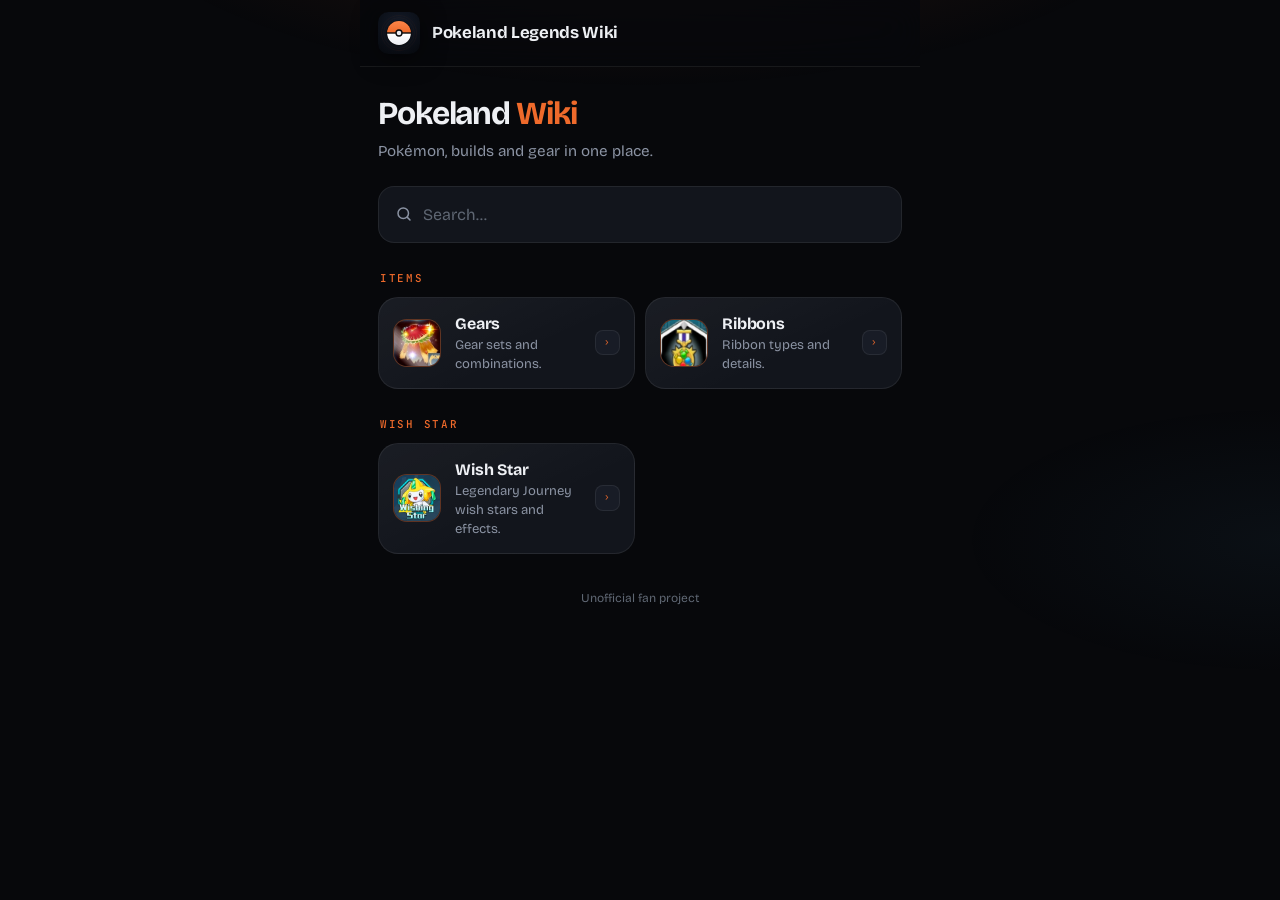
==== wiki.html @ bb7b8ce8 "Add Pokeland Wiki to side menu - New "Pokeland Wiki" row in the side menu (below Pokemon Guide) - Ne" ====
<!doctype html>
<html lang="en">
<head>
<meta charset="utf-8">
<meta name="viewport" content="width=device-width, initial-scale=1, viewport-fit=cover">
<meta name="theme-color" content="#07080b">
<title>Pokeland Legends Wiki</title>
<link rel="preconnect" href="https://fonts.googleapis.com">
<link rel="preconnect" href="https://fonts.gstatic.com" crossorigin>
<link href="https://fonts.googleapis.com/css2?family=Bricolage+Grotesque:opsz,wght@12..96,500;12..96,600;12..96,700&family=JetBrains+Mono:wght@500&display=swap" rel="stylesheet">
<style>
:root{--bg:#07080b;--s1:#12151c;--s2:#181c26;--line:rgba(255,255,255,.07);--ink:#eef0f4;--soft:#c4c9d4;--muted:#8b93a3;--gold:#ef6a2b;--gold-rgb:239,106,43;--font:'Bricolage Grotesque',system-ui,sans-serif;--mono:'JetBrains Mono',ui-monospace,monospace}
*{box-sizing:border-box;margin:0;padding:0}
html{-webkit-text-size-adjust:100%}
body{font-family:var(--font);background:var(--bg);color:var(--ink);min-height:100dvh;line-height:1.45;-webkit-font-smoothing:antialiased}
body::before{content:"";position:fixed;inset:0;pointer-events:none;background:radial-gradient(ellipse 80% 45% at 50% -15%,rgba(var(--gold-rgb),.14),transparent 55%),radial-gradient(ellipse 50% 30% at 100% 60%,rgba(90,167,216,.05),transparent 50%)}
.app{position:relative;max-width:560px;margin:0 auto;padding:0 18px 40px}
header{position:sticky;top:0;z-index:5;margin:0 -18px;padding:12px 18px;background:rgba(7,8,11,.82);backdrop-filter:blur(16px) saturate(1.4);-webkit-backdrop-filter:blur(16px) saturate(1.4);border-bottom:1px solid var(--line)}
.brand{display:flex;align-items:center;gap:12px;font-weight:700;font-size:1.05rem;letter-spacing:-.02em}
.logo{width:42px;height:42px;flex-shrink:0;filter:drop-shadow(0 4px 12px rgba(0,0,0,.5))}
.hero{padding:30px 0 4px}
.hero h1{font-size:2rem;line-height:1.08;letter-spacing:-.035em}
.hero h1 span{color:var(--gold)}
.hero p{margin-top:8px;color:var(--muted);font-size:.95rem}
.search{display:flex;align-items:center;gap:10px;margin:20px 0 4px;padding:4px 16px;border-radius:16px;background:var(--s1);border:1px solid var(--line);transition:border-color .15s,box-shadow .15s}
.search:focus-within{border-color:rgba(var(--gold-rgb),.45);box-shadow:0 0 0 4px rgba(var(--gold-rgb),.1)}
.search svg{width:18px;height:18px;color:var(--muted);flex-shrink:0}
.search input{width:100%;min-width:0;background:transparent;border:0;outline:0;color:var(--ink);font:inherit;font-size:1rem;padding:12px 0}
.search input::placeholder{color:#5f6773}
h2{font-family:var(--mono);font-size:.68rem;font-weight:500;letter-spacing:.16em;text-transform:uppercase;color:var(--gold);margin:28px 2px 10px}
.list{display:grid;gap:10px}
.card{display:flex;align-items:center;gap:14px;padding:14px;border-radius:20px;background:linear-gradient(155deg,rgba(255,255,255,.035),transparent 60%),var(--s1);border:1px solid var(--line);transition:border-color .15s,transform .12s}
.card:hover{border-color:rgba(var(--gold-rgb),.4)}
.card:active{transform:scale(.985)}
.ico{width:48px;height:48px;flex-shrink:0;border-radius:14px;display:grid;place-items:center;font-size:22px;color:var(--gold);background:rgba(var(--gold-rgb),.12);border:1px solid rgba(var(--gold-rgb),.25);overflow:hidden}
.ico img{width:100%;height:100%;object-fit:cover}
.txt{min-width:0;flex:1}
.txt b{display:block;font-size:1rem;letter-spacing:-.01em}
.desc{display:block;font-size:.82rem;color:var(--muted);margin-top:1px}
.soon{flex-shrink:0;font-family:var(--mono);font-size:.58rem;letter-spacing:.1em;text-transform:uppercase;color:var(--muted);padding:5px 8px;border-radius:8px;background:var(--s2);border:1px solid var(--line)}
.empty{display:none;margin-top:28px;padding:24px;border:1px dashed var(--line);border-radius:18px;color:var(--muted);text-align:center}
footer{margin-top:36px;color:#5f6773;font-size:.75rem;text-align:center}
@media(min-width:620px){.list{grid-template-columns:1fr 1fr}}

.back{width:36px;height:36px;display:grid;place-items:center;border-radius:12px;background:var(--s1);border:1px solid var(--line);color:var(--ink);font-size:1.3rem;cursor:pointer;flex-shrink:0}
.screen{display:none}
.screen.show{display:block}
.sh{display:flex;align-items:center;gap:12px;position:sticky;top:0;z-index:5;margin:0 -18px;padding:12px 18px;background:rgba(7,8,11,.82);backdrop-filter:blur(16px);-webkit-backdrop-filter:blur(16px);border-bottom:1px solid var(--line);font-weight:700;letter-spacing:-.02em}
.stitle{font-size:1.8rem;letter-spacing:-.03em;margin-top:26px;line-height:1.1}
.stitle span{color:var(--gold)}
.ssub{color:var(--muted);font-size:.92rem;margin-top:6px}
.sets{display:grid;grid-template-columns:repeat(3,1fr);gap:10px;margin-top:20px}
.stile{cursor:pointer;border:1px solid var(--line);background:linear-gradient(155deg,rgba(255,255,255,.035),transparent 60%),var(--s1);border-radius:20px;padding:16px 8px 12px;text-align:center;color:inherit;font:inherit;transition:border-color .15s,transform .12s}
.stile:hover{border-color:rgba(var(--gold-rgb),.4)}
.stile:active{transform:scale(.97)}
.gico{width:68px;height:68px;margin:0 auto 8px;border-radius:18px;overflow:hidden;border:2px solid #3c4a52;background:#0a1410}
.gico img{width:100%;height:100%;object-fit:cover;display:block}
.stile b{display:block;font-size:.85rem}
.stile small{display:block;font-size:.66rem;color:var(--muted);margin-top:2px}
.dhead{display:flex;gap:14px;align-items:center;margin-top:22px}
.dhead .gico{margin:0;width:72px;height:72px;flex-shrink:0}
.dhead h1{font-size:1.6rem;letter-spacing:-.03em}
.dhead p{color:var(--muted);font-size:.85rem}
.parts{display:grid;grid-template-columns:repeat(3,1fr);gap:8px}
.part{cursor:pointer;border:1px solid var(--line);background:var(--s1);border-radius:16px;padding:10px 6px;text-align:center;color:inherit;font:inherit}
.part.on{border-color:rgba(var(--gold-rgb),.7);box-shadow:0 0 0 3px rgba(var(--gold-rgb),.12)}
.part .pi{width:52px;height:52px;margin:0 auto 6px;border-radius:13px;overflow:hidden;border:2px solid #3c4a52;background:#0a1410}
.part .pi img{width:100%;height:100%;object-fit:cover;display:block}
.part b{display:block;font-size:.72rem}
.lv{font-size:.82rem;color:#6fd0ff;margin:12px 0 2px}
.sec{font-family:var(--mono);font-size:.62rem;letter-spacing:.14em;text-transform:uppercase;color:var(--gold);margin:22px 2px 8px}
.row{padding:9px 12px;border-radius:12px;background:var(--s2);border:1px solid var(--line);font-size:.9rem;margin-bottom:6px}
.pa{color:#ff5a3c}.sp{color:#b57bff}
.stats{display:grid;grid-template-columns:1fr 1fr;gap:6px}
.stats .row{color:#4be08a;font-weight:600;margin:0}
.skill{display:flex;justify-content:space-between;gap:10px;align-items:center}
.skill .need{font-family:var(--mono);font-size:.72rem;color:var(--muted);flex-shrink:0}
.skill b{color:#4be08a;font-weight:600}
.sdesc{margin:-2px 0 8px;padding:10px 12px;border-radius:12px;background:rgba(75,224,138,.06);border:1px solid rgba(75,224,138,.18);font-size:.82rem;color:var(--soft)}
.sdesc i{color:#4be08a;font-style:normal}
.note{font-size:.78rem;color:var(--muted);margin-top:12px}
.gsoon{padding:14px;text-align:center;color:var(--muted);border:1px dashed var(--line);border-radius:14px;margin-top:8px}

.gp{margin-top:16px;border-radius:6px;border:2px solid #2fb6d8;background:linear-gradient(180deg,#0f3a52,#0a2a3d);box-shadow:0 0 18px rgba(47,182,216,.25);padding:16px 14px 18px;font-family:var(--font)}
.gp .top{display:flex;gap:12px;align-items:center}
.gp .top .ic{width:68px;height:68px;border-radius:10px;border:3px solid #c9d4da;overflow:hidden;background:#0a1410;flex-shrink:0}
.gp .top .ic img{width:100%;height:100%;object-fit:cover;display:block}
.gp .top b{display:block;font-size:1.05rem;color:#e8fbff}
.gp .top span{display:block;font-size:.85rem;color:#4fd3f5;margin-top:8px}
.gp .top span em{font-style:normal;color:#e8fbff;margin-left:14px}
.gp .at{margin-top:14px;color:#fff;font-size:.95rem;line-height:1.55;font-weight:600}
.gp .at div{display:block}
.gp .gn{margin-top:14px;color:#3dff7a;font-size:.88rem;font-weight:600}
.gp .st{display:grid;grid-template-columns:1fr 1fr;gap:6px 10px;margin-top:10px;padding-left:10px;color:#3dff7a;font-weight:600;font-size:.9rem}
.gp .sk{display:flex;align-items:center;justify-content:space-between;gap:8px;margin-top:10px;padding-left:10px;color:#3dff7a;font-weight:600;font-size:.9rem}
.gp .sk .q{flex-shrink:0;width:28px;height:28px;border-radius:50%;background:#2aa3d6;border:2px solid #bfeeff;color:#fff;font-weight:700;display:grid;place-items:center;cursor:pointer;font-size:.9rem}
.gp .sk .q.on{background:#2fd08a}
.gp .sd{display:none;margin:8px 0 0 10px;padding:10px 12px;background:#06304a;border:1px solid #2fb6d8;border-radius:4px;color:#fff;font-size:.85rem;line-height:1.5;font-weight:400}
.gp .sd.show{display:block}
.gp .sd i{font-style:normal;color:#3dff7a}
.gp .soon{margin-top:14px;color:#8fb7c4;font-size:.88rem}

.wlist{display:grid;gap:14px;margin-top:20px}
.wcard{border-radius:18px;background:linear-gradient(155deg,rgba(255,255,255,.035),transparent 60%),var(--s1);border:1px solid var(--line);border-left:4px solid #3dff7a;padding:16px;transition:border-color .15s}
.wcard:hover{border-color:rgba(var(--gold-rgb),.4);border-left-color:#3dff7a}
.wtitle{font-size:1.05rem;font-weight:700;color:var(--ink);letter-spacing:-.01em}
.wlbl{font-size:.82rem;font-weight:700;color:var(--ink);margin-top:12px}
.wval{font-size:.88rem;color:var(--soft);margin-top:3px}
.weff{font-size:.86rem;color:var(--soft);margin-top:4px;padding-left:14px;position:relative;line-height:1.45}
.weff::before{content:"•";position:absolute;left:2px;color:var(--gold);font-weight:700}
.wimg{margin-top:12px;border-radius:12px;overflow:hidden;border:1px solid var(--line);background:#091e2a;max-width:300px}
.wimg img{width:100%;height:auto;display:block}

.wcard{border-radius:16px;background:linear-gradient(155deg,rgba(255,255,255,.035),transparent 60%),var(--s1);border:1px solid var(--line);border-left:3px solid #3dff7a;padding:0;overflow:hidden;transition:border-color .15s}
.wcard:hover{border-color:rgba(var(--gold-rgb),.4)}
.wheader{display:flex;align-items:center;gap:12px;padding:12px 14px;cursor:pointer;user-select:none}
.wico{width:36px;height:36px;border-radius:10px;background:rgba(var(--gold-rgb),.12);border:1px solid rgba(var(--gold-rgb),.25);display:grid;place-items:center;color:var(--gold);font-size:16px;flex-shrink:0}
.wtitle{flex:1;font-size:.95rem;font-weight:600;letter-spacing:-.01em}
.warrow{color:var(--muted);font-size:1.2rem;transition:transform .2s}
.wcard.open .warrow{transform:rotate(90deg)}
.wdetails{display:none;padding:0 14px 14px 62px;font-size:.85rem}
.wcard.open .wdetails{display:block}
.wlbl{font-weight:700;color:var(--ink);margin-top:8px}
.wval,.weff{color:var(--soft);margin-top:2px;line-height:1.4}
.weff{padding-left:12px;position:relative}
.weff::before{content:"•";position:absolute;left:0;color:var(--gold)}

.rlist{display:grid;gap:14px;margin-top:20px}
.rb .top .ic{border-radius:14px}
.rb .top .ic img{object-fit:contain;background:#0a1d2a}
.rb .top .meta{margin-top:6px;color:#4fd3f5;font-size:.85rem}
.rb .top .meta div+div{margin-top:4px}
.rb .gn{margin-top:16px}
.rb .st{margin-top:8px}
.rb .st div b{font-weight:600}
.rb .skn{flex:1}
.rb .skn small{display:block;color:#8fb7c4;font-weight:400;font-size:.76rem;margin-top:1px}
</style>
</head>
<body>
<div class="app" id="home">
<header><div class="brand"><svg class="logo" viewBox="0 0 120 120" aria-hidden="true"><defs><linearGradient id="pt" x1="0" y1="0" x2="0" y2="1"><stop offset="0" stop-color="#ff8a4d"/><stop offset="1" stop-color="#ee6a2b"/></linearGradient><linearGradient id="pb" x1="0" y1="0" x2="0" y2="1"><stop offset="0" stop-color="#fff"/><stop offset="1" stop-color="#e9ebf1"/></linearGradient><radialGradient id="bg" cx=".5" cy=".3" r=".9"><stop offset="0" stop-color="#141b29"/><stop offset="1" stop-color="#05070b"/></radialGradient><clipPath id="c"><circle cx="60" cy="60" r="34"/></clipPath></defs><rect width="120" height="120" rx="30" fill="url(#bg)"/><circle cx="60" cy="60" r="50" fill="none" stroke="#ef6a2b" stroke-opacity=".12"/><circle cx="60" cy="60" r="44" fill="none" stroke="#ef6a2b" stroke-opacity=".1"/><circle cx="60" cy="60" r="36" fill="#0a0a0c"/><g clip-path="url(#c)"><rect x="20" y="20" width="80" height="40" fill="url(#pt)"/><rect x="20" y="60" width="80" height="40" fill="url(#pb)"/></g><rect x="24" y="58" width="72" height="4" fill="#0a0a0c"/><circle cx="60" cy="60" r="10.5" fill="#0a0a0c"/><circle cx="60" cy="60" r="6.5" fill="#eceef3"/></svg>Pokeland Legends Wiki</div></header>
<div class="hero"><h1>Pokeland <span>Wiki</span></h1><p>Pokémon, builds and gear in one place.</p></div>
<label class="search"><svg viewBox="0 0 24 24" fill="none" stroke="currentColor" stroke-width="2" stroke-linecap="round"><circle cx="11" cy="11" r="7"/><path d="M20 20l-3.5-3.5"/></svg><input id="q" type="search" placeholder="Search…" aria-label="Search wiki"></label>

<!-- To make a card open a page: change <div class="card"> to <a class="card" href="your-page.html"> (and </div> to </a>), and delete the "Soon" tag. -->
<section><h2>Items</h2><div class="list">
<div class="card" id="gearCard" style="cursor:pointer"><span class="ico"><img src="[data-uri]" alt=""></span><span class="txt"><b>Gears</b><span class="desc">Gear sets and combinations.</span></span><span class="soon" style="color:var(--gold)">›</span></div>
<div class="card" id="ribbonCard" style="cursor:pointer"><span class="ico"><img src="[data-uri]" alt=""></span><span class="txt"><b>Ribbons</b><span class="desc">Ribbon types and details.</span></span><span class="soon" style="color:var(--gold)">›</span></div>
</div></section>
<section><h2>Wish Star</h2><div class="list">
<div class="card" id="wishCard" style="cursor:pointer"><span class="ico"><img src="[data-uri]" alt=""></span><span class="txt"><b>Wish Star</b><span class="desc">Legendary Journey wish stars and effects.</span></span><span class="soon" style="color:var(--gold)">›</span></div>
</div></section>
<div class="empty" id="empty">No results.</div>
<footer>Unofficial fan project</footer>
</div>

<div class="app screen" id="gearsScreen">
  <div class="sh"><button class="back" data-back>‹</button>Gears</div>
  <h1 class="stitle">Gear <span>Sets</span></h1>
  <p class="ssub">Tap a set to see its info.</p>
  <div class="sets" id="setsGrid"></div>
</div>
<div class="app screen" id="setScreen">
  <div class="sh"><button class="back" data-back>‹</button><span id="setBar">Gear</span></div>
  <div id="setBody"></div>
</div>
<div class="app screen" id="wishScreen">
  <div class="sh"><button class="back" data-back>‹</button>Wish Star</div>
  <h1 class="stitle">Wish <span>Stars</span></h1>
  <p class="ssub">Legendary Journey requirements and wish star effects.</p>
  <label class="search" style="margin-top:16px"><svg viewBox="0 0 24 24" fill="none" stroke="currentColor" stroke-width="2" stroke-linecap="round"><circle cx="11" cy="11" r="7"/><path d="M20 20l-3.5-3.5"/></svg><input id="wq" type="search" placeholder="Search wish star or Pokémon…" aria-label="Search wish stars"></label>
  <div class="wlist" id="wishList"></div>
  <div class="empty" id="wempty">No matching wish stars.</div>
</div>
<div class="app screen" id="ribbonScreen">
  <div class="sh"><button class="back" data-back>‹</button>Ribbons</div>
  <h1 class="stitle">Ribbon <span>Types</span></h1>
  <p class="ssub">Tap a ribbon to see its info.</p>
  <div class="sets" id="ribbonGrid"></div>
</div>
<div class="app screen" id="ribbonDetail">
  <div class="sh"><button class="back" data-back>‹</button><span id="ribbonBar">Ribbon</span></div>
  <div id="ribbonBody" style="margin-top:6px"></div>
</div>
<script>
const q=document.getElementById('q'),empty=document.getElementById('empty');
q.addEventListener('input',()=>{
  const k=q.value.trim().toLowerCase();let any=false;
  document.querySelectorAll('section').forEach(s=>{
    let n=0;s.querySelectorAll('.card').forEach(c=>{const m=c.textContent.toLowerCase().includes(k);c.style.display=m?'':'none';if(m)n++});
    s.style.display=n?'':'none';if(n)any=true;
  });
  empty.style.display=any?'none':'block';
});

/* ====== GEAR SETS — naya gear set add karna ho to is list me ek object add karo ====== */
const SETS=[{"id": "doyen", "name": "Doyen", "icon": "[data-uri]", "desc": "3 parts · Lv. 1", "parts": [{"name": "Pendant", "img": "[data-uri]", "level": 1, "attrs": [{"k": "Random", "v": ["P.ATK%", "SP.ATK%"]}, {"k": "Random", "v": ["Random"]}, {"k": "Random", "v": ["P.ATK%", "SP.ATK%"]}, {"k": "Random", "v": ["Random"]}]}, {"name": "Boots", "img": "[data-uri]", "level": 1, "attrs": [{"k": "Settled", "v": ["SPD%"]}, {"k": "Random", "v": ["SPD", "P.ATK", "SP.ATK"]}, {"k": "Random", "v": ["SPD%", "HP", "P.DEF", "SP.DEF"]}, {"k": "Random", "v": ["Random"]}]}, {"name": "Panoply", "img": "[data-uri]", "level": 1, "attrs": [{"k": "Settled", "v": ["HP% ×1.5"]}, {"k": "Random", "v": ["P.DEF% ×1.5", "HP", "SP.DEF"]}, {"k": "Random", "v": ["SP.DEF% ×1.5", "HP", "P.DEF"]}, {"k": "Random", "v": ["Random"]}]}], "bonus": ["+15% P.ATK", "+15% SPD", "+15% SP.ATK", "+15% HP"], "skills": [{"name": "Crit+5%", "need": "0/60"}, {"name": "Crit+10%", "need": "0/120"}, {"name": "Battle MasterI", "need": "0/180", "desc": ["In battle, skill DMG+10%", "In battle, DMG taken-10%"]}, {"name": "Battle MasterII", "need": "0/240", "boost": "Boosts effect of Battle MasterI", "desc": ["In battle, skill DMG+25%", "In battle, DMG taken-25%"]}], "note": "(3) Parts: Special Skill requires total upgrade level"}, {"id": "eternity", "name": "Eternity", "icon": "[data-uri]", "desc": "3 parts · Lv. 95", "parts": [{"name": "Eye", "img": "[data-uri]", "level": 95, "attrs": [{"k": "Random", "v": ["P.ATK% ×1.5", "SP.ATK% ×1.5"]}, {"k": "Random", "v": ["Random"]}, {"k": "Random", "v": ["P.DEF% ×1.2", "SP.DEF% ×1.2", "HP%"]}, {"k": "Random", "v": ["Random"]}]}, {"name": "Heart", "img": "[data-uri]", "level": 95, "attrs": [{"k": "Settled", "v": ["HP% ×1.5"]}, {"k": "Random", "v": ["P.DEF% ×1.5", "HP", "SP.DEF"]}, {"k": "Random", "v": ["SP.DEF% ×1.5", "HP", "P.DEF"]}, {"k": "Random", "v": ["Random"]}]}, {"name": "Ground", "img": "[data-uri]", "level": 95, "attrs": [{"k": "Settled", "v": ["SPD%"]}, {"k": "Random", "v": ["SPD", "P.ATK", "SP.ATK"]}, {"k": "Random", "v": ["SPD%", "HP", "P.DEF", "SP.DEF"]}, {"k": "Random", "v": ["Random"]}]}], "bonus": ["+20% P.DEF", "+15% SPD", "+20% SP.DEF", "+15% HP"], "skills": [{"name": "Res+10%", "need": "0/90"}, {"name": "GuardI", "need": "0/150", "desc": ["In battle, the first round DMG taken-50%"]}, {"name": "GuardII", "need": "0/210", "boost": "Boosts effect of GuardI", "desc": ["In battle, at the first 2 rounds DMG taken-50%"]}, {"name": "GuardIII", "need": "0/270", "boost": "Boosts effect of GuardII", "desc": ["In battle, at the first 3 rounds DMG taken-50%"]}], "note": "(3) Parts: Special Skill requires total upgrade level"}, {"id": "mars", "name": "Mars", "icon": "[data-uri]", "desc": "3 parts · Lv. 95", "parts": [{"name": "Pendant", "img": "[data-uri]", "level": 95, "attrs": [{"k": "Random", "v": ["P.ATK%", "SP.ATK%"]}, {"k": "Random", "v": ["Random"]}, {"k": "Random", "v": ["P.ATK%", "SP.ATK%"]}, {"k": "Random", "v": ["Random"]}]}, {"name": "Boots", "img": "[data-uri]", "level": 95, "attrs": [{"k": "Settled", "v": ["SPD%"]}, {"k": "Random", "v": ["SPD", "P.ATK", "SP.ATK"]}, {"k": "Random", "v": ["SPD%", "HP", "P.DEF", "SP.DEF"]}, {"k": "Random", "v": ["Random"]}]}, {"name": "Armour", "img": "[data-uri]", "level": 95, "attrs": [{"k": "Settled", "v": ["HP% ×1.5"]}, {"k": "Random", "v": ["P.DEF% ×1.5", "SP.DEF% ×1.5", "HP%"]}, {"k": "Random", "v": ["P.ATK% ×0.5", "SP.ATK% ×0.5"]}, {"k": "Random", "v": ["Random"]}]}], "bonus": ["+15% P.ATK", "+15% SPD", "+15% SP.ATK", "+15% HP"], "skills": [{"name": "Crit+10%", "need": "0/90"}, {"name": "AssaultI", "need": "0/150", "desc": ["In battle, at the first round skill DMG+50%"]}, {"name": "AssaultII", "need": "0/210", "boost": "Boosts effect of AssaultI", "desc": ["In battle, at the first 2 rounds skill DMG+50%"]}, {"name": "AssaultIII", "need": "0/270", "boost": "Boosts effect of AssaultII", "desc": ["In battle, at the first 3 rounds skill DMG+50%"]}], "note": "(3) Parts: Special Skill requires total upgrade level"}, {"id": "endless", "name": "Endless", "icon": "[data-uri]", "desc": "3 parts · Lv. 95", "parts": [{"name": "Pendant", "img": "[data-uri]", "level": 95, "attrs": [{"k": "Random", "v": ["P.ATK%", "SP.ATK%"]}, {"k": "Random", "v": ["Random"]}, {"k": "Random", "v": ["P.ATK%", "SP.ATK%"]}, {"k": "Random", "v": ["Random"]}]}, {"name": "Boots", "img": "[data-uri]", "level": 95, "attrs": [{"k": "Settled", "v": ["SPD%"]}, {"k": "Random", "v": ["SPD", "P.ATK", "SP.ATK"]}, {"k": "Random", "v": ["SPD%", "HP", "P.DEF", "SP.DEF"]}, {"k": "Random", "v": ["Random"]}]}, {"name": "Armour", "img": "[data-uri]", "level": 95, "attrs": [{"k": "Settled", "v": ["HP% ×1.5"]}, {"k": "Random", "v": ["P.DEF% ×1.5", "HP", "SP.DEF"]}, {"k": "Random", "v": ["SP.DEF% ×1.5", "HP", "P.DEF"]}, {"k": "Random", "v": ["Random"]}]}], "bonus": ["+15% P.ATK", "+15% SPD", "+15% SP.ATK", "+15% HP"], "skills": [{"name": "Crit Damage+20%", "need": "0/90"}, {"name": "Focus Energy", "need": "0/150", "desc": ["At the beginning of the battle, receive 30% rage."]}, {"name": "Pain", "need": "0/210", "desc": ["Rage increase 10% when suffer damage from enemy."]}, {"name": "Fury", "need": "0/270", "desc": ["Crit +3% every time be hurt in the battle. (up to 99%)"]}], "note": "(3) Parts: Special Skill requires total upgrade level"}, {"id": "origin", "name": "Origin", "icon": "[data-uri]", "desc": "3 parts · Lv. 95", "parts": [{"name": "Pendant", "img": "[data-uri]", "level": 95, "attrs": [{"k": "Random", "v": ["P.ATK% ×1.5", "SP.ATK% ×1.5"]}, {"k": "Random", "v": ["Random"]}, {"k": "Random", "v": ["SPD%", "P.DEF% ×1.2", "SP.DEF% ×1.2", "HP"]}, {"k": "Random", "v": ["Random"]}]}, {"name": "Boots", "img": "[data-uri]", "level": 95, "attrs": [{"k": "Settled", "v": ["SPD%"]}, {"k": "Random", "v": ["SPD", "P.ATK", "SP.ATK"]}, {"k": "Random", "v": ["SPD%", "HP", "P.DEF", "SP.DEF"]}, {"k": "Random", "v": ["Random"]}]}, {"name": "Armour", "img": "[data-uri]", "level": 95, "attrs": [{"k": "Settled", "v": ["HP% ×1.5"]}, {"k": "Random", "v": ["P.DEF% ×1.5", "HP", "SP.DEF"]}, {"k": "Random", "v": ["SP.DEF% ×1.5", "HP", "P.DEF"]}, {"k": "Random", "v": ["Random"]}]}], "bonus": ["+20% P.DEF", "+15% SPD", "+20% SP.DEF", "+15% HP"], "skills": [{"name": "HIT+10%", "need": "0/90"}, {"name": "Guard", "need": "0/150", "desc": ["In battle, DMG taken-10%"]}, {"name": "Mind Reader", "need": "0/210", "desc": ["In the battle receive the bonus of DMG taken-50% in random for 1 round."]}, {"name": "Focus", "need": "0/270", "desc": ["During the battle, each round increase Hit+5% (up to increase 50%)"]}], "note": "(3) Parts: Special Skill requires total upgrade level"}, {"id": "regigigas", "name": "Regigigas", "icon": "[data-uri]", "desc": "3 parts · Lv. 95", "parts": [{"name": "Pendant", "img": "[data-uri]", "level": 95, "attrs": [{"k": "Random", "v": ["P.ATK% ×1.5", "SP.ATK% ×1.5"]}, {"k": "Random", "v": ["Random"]}, {"k": "Random", "v": ["P.DEF% ×1.2", "SP.DEF% ×1.2", "HP%"]}, {"k": "Random", "v": ["Random"]}]}, {"name": "Boots", "img": "[data-uri]", "level": 95, "attrs": [{"k": "Settled", "v": ["SPD%"]}, {"k": "Random", "v": ["SPD", "P.ATK", "SP.ATK"]}, {"k": "Random", "v": ["SPD%", "HP", "P.DEF", "SP.DEF"]}, {"k": "Random", "v": ["Random"]}]}, {"name": "Armour", "img": "[data-uri]", "level": 95, "attrs": [{"k": "Settled", "v": ["HP% ×1.5"]}, {"k": "Random", "v": ["P.DEF% ×1.5", "HP", "SP.DEF"]}, {"k": "Random", "v": ["SP.DEF% ×1.5", "HP", "P.DEF"]}, {"k": "Random", "v": ["Random"]}]}], "bonus": ["+20% P.DEF", "+15% SPD", "+20% SP.DEF", "+15% HP"], "skills": [{"name": "Guard", "need": "0/90", "desc": ["In battle, DMG taken-10%"]}, {"name": "Stubborn", "need": "0/150", "desc": ["In battle when its HP less than 30%, receive bonus of Wide Guard (Defy all the control debuff)"]}, {"name": "Wide Guard", "need": "0/210", "boost": "Boosts effect of Wide Guard", "desc": ["In battle, DMG taken-30%"]}, {"name": "Scars", "need": "0/270", "desc": ["Dodge +3% every time be hurt in the battle. (up to 30%)"]}], "note": "(3) Parts: Special Skill requires total upgrade level"}, {"id": "thunder", "name": "Thunder", "icon": "[data-uri]", "desc": "3 parts · Lv. 95", "parts": [{"name": "Eye", "img": "[data-uri]", "level": 95, "attrs": [{"k": "Random", "v": ["P.ATK%", "SP.ATK%"]}, {"k": "Random", "v": ["Random"]}, {"k": "Random", "v": ["P.ATK%", "SP.ATK%"]}, {"k": "Random", "v": ["Random"]}]}, {"name": "Heart", "img": "[data-uri]", "level": 95, "attrs": [{"k": "Settled", "v": ["HP% ×1.5"]}, {"k": "Random", "v": ["P.DEF% ×1.5", "HP", "SP.DEF"]}, {"k": "Random", "v": ["SP.DEF% ×1.5", "HP", "P.DEF"]}, {"k": "Random", "v": ["Random"]}]}, {"name": "Boots", "img": "[data-uri]", "level": 95, "attrs": [{"k": "Settled", "v": ["SPD%"]}, {"k": "Random", "v": ["SPD", "P.ATK", "SP.ATK"]}, {"k": "Random", "v": ["SPD%", "HP", "P.DEF", "SP.DEF"]}, {"k": "Random", "v": ["Random"]}]}], "bonus": ["+15% P.ATK", "+15% SPD", "+15% SP.ATK", "+15% HP"], "skills": [{"name": "StrikeI", "need": "0/90", "desc": ["At the first round of battle SPD+20%"]}, {"name": "Thunder", "need": "0/150", "desc": ["Has chance to cause ((SP.ATK+P.ATK)*100%) extra damage, the same time receive a 20% SPD boost for 2 rounds."]}, {"name": "StrikeII", "need": "0/210", "boost": "Boosts effect of StrikeI", "desc": ["In battle, at the first 3 rounds skill SPD+20%"]}, {"name": "Thunder Storm", "need": "0/270", "boost": "Boosts effect of Thunder", "desc": ["Boost chance increase to 50%, SPD bonus increase to 30%"]}], "note": "(3) Parts: Special Skill requires total upgrade level"}, {"id": "hooh", "name": "Ho-Oh", "icon": "[data-uri]", "desc": "3 parts · Lv. 95", "parts": [{"name": "Heart", "img": "[data-uri]", "level": 95, "attrs": [{"k": "Random", "v": ["P.ATK%", "SP.ATK%"]}, {"k": "Random", "v": ["Random"]}, {"k": "Random", "v": ["P.ATK%", "SP.ATK%"]}, {"k": "Random", "v": ["Random"]}]}, {"name": "Feather", "img": "[data-uri]", "level": 95, "attrs": [{"k": "Settled", "v": ["HP% ×1.5"]}, {"k": "Random", "v": ["P.DEF% ×1.5", "HP", "SP.DEF"]}, {"k": "Random", "v": ["SP.DEF% ×1.5", "HP", "P.DEF"]}, {"k": "Random", "v": ["Random"]}]}, {"name": "Claw", "img": "[data-uri]", "level": 95, "attrs": [{"k": "Settled", "v": ["SPD%"]}, {"k": "Random", "v": ["SPD", "P.ATK", "SP.ATK"]}, {"k": "Random", "v": ["SPD%", "HP", "P.DEF", "SP.DEF"]}, {"k": "Random", "v": ["Random"]}]}], "bonus": ["+15% P.ATK", "+15% SPD", "+15% SP.ATK", "+15% HP"], "skills": [{"name": "Crit+10%", "need": "0/90"}, {"name": "Undead", "need": "0/150", "desc": ["Undead once, always keep 1 point HP once. (works once in each battle)"]}, {"name": "Bloody", "need": "0/210", "desc": ["In battle when its HP less than 30%, skill DMG+50%"]}, {"name": "Reborn", "need": "0/270", "boost": "Improve effect of Undead", "desc": ["Undead once and recover 100% HP (works once in each battle)"]}], "note": "(3) Parts: Special Skill requires total upgrade level"}];
const CMAP={'P.ATK':'#ff5a3c','SP.ATK':'#b57bff','SPD':'#5aa7d8','HP':'#ffd23c','P.DEF':'#ff8a2b','SP.DEF':'#4be08a'};
const col=t=>{const m=t.match(/^(P\.ATK|SP\.ATK|SPD|HP|P\.DEF|SP\.DEF)(%?)(.*)$/);return m?'<span style="color:'+CMAP[m[1]]+'">'+m[1]+m[2]+'</span>'+m[3].replace('×',' × '):t};
const scr={home:document.getElementById('home'),gears:document.getElementById('gearsScreen'),set:document.getElementById('setScreen'),wish:document.getElementById('wishScreen'),ribbon:document.getElementById('ribbonScreen'),rdetail:document.getElementById('ribbonDetail')};
function show(n){
  Object.entries(scr).forEach(([k,e])=>{ if(k==='home') e.style.display=(k===n)?'':'none'; else e.classList.toggle('show',k===n)});
  window.scrollTo(0,0);
}
function renderPop(x,p){
  let h='<div class="top"><div class="ic"><img src="'+p.img+'" alt=""></div><div><b>'+x.name+' '+p.name+'</b><span>Level Limit:<em>'+(p.level||'-')+'</em></span></div></div>';
  h+= p.attrs ? '<div class="at">'+p.attrs.map(a=>'<div>'+a.k+' Attribute('+a.v.map(col).join('/')+')</div>').join('')+'</div>' : '<div class="soon">'+p.name+' attributes — info soon.</div>';
  if(x.note)h+='<div class="gn">'+x.note+'</div>';
  h+='<div class="st">'+x.bonus.map(b=>'<div>'+b+'</div>').join('')+'</div>';
  x.skills.forEach((k,i)=>{
    h+='<div class="sk"><span>Settled Skill:&nbsp; '+k.name+' ('+k.need+')</span>'+(k.desc?'<span class="q" data-q="'+i+'">?</span>':'')+'</div>';
    if(k.desc)h+='<div class="sd" id="sd'+i+'">'+(k.boost?'<i>'+k.boost+'</i><br>':'')+k.desc.join('<br>')+'</div>';
  });
  return h;
}
function openSet(x){
  document.getElementById('setBar').textContent=x.name+' Set';
  let h='<div class="sec">Parts</div><div class="parts">'+x.parts.map((p,i)=>'<button class="part'+(i?'':' on')+'" data-i="'+i+'"><div class="pi"><img src="'+p.img+'" alt=""></div><b>'+p.name+'</b></button>').join('')+'</div>';
  h+='<div class="gp" id="gpop"></div>';
  const body=document.getElementById('setBody');body.innerHTML=h;
  const pop=body.querySelector('#gpop');
  const draw=i=>{pop.innerHTML=renderPop(x,x.parts[i]);pop.querySelectorAll('.q').forEach(q=>q.addEventListener('click',()=>{q.classList.toggle('on');pop.querySelector('#sd'+q.dataset.q).classList.toggle('show')}))};
  draw(0);
  const ps=body.querySelectorAll('.part');
  ps.forEach(b=>b.addEventListener('click',()=>{ps.forEach(y=>y.classList.toggle('on',y===b));draw(+b.dataset.i)}));
  show('set');
}
const grid=document.getElementById('setsGrid');
SETS.forEach(x=>{
  const b=document.createElement('button');b.className='stile';
  b.innerHTML='<div class="gico"><img src="'+x.icon+'" alt=""></div><b>'+x.name+'</b><small>'+x.desc+'</small>';
  b.addEventListener('click',()=>openSet(x));grid.appendChild(b);
});
/* ====== WISH STARS — naya wish star add karna ho to is list me ek object add karo ====== */
const WISH_STARS = [
  {
    "journey": "Legendary Journey - Mewtwo Strikes Back",
    "pokemons": "Charizard X & Mew",
    "star": "Wish Star - Counter Star",
    "effect": "Each round it has a 30% chance to get confused or increase its own P.ATK & SP.ATK by 10% for 1 round",
    "img": "[data-uri]"
  },
  {
    "journey": "Legendary Journey - The Power of One",
    "pokemons": "Lugia & Charizard X",
    "star": "Wish Star - Power Star",
    "effect": "Details not fully visible in provided image - please provide effect if available",
    "img": "[data-uri]"
  },
  {
    "journey": "Legendary Journey - Aura Guardian",
    "pokemons": "Mew & Mega Lucario",
    "star": "Wish Star - Aura Star",
    "effect": "When releasing Fighting-type attack skills, it has a 30% chance to increase its own P. ATK, P. DEF, SP. ATK, SP. DEF, & Speed by 5% for 1 round",
    "img": "[data-uri]"
  },
  {
    "journey": "Legendary Journey - Pokémon: Destiny Deoxys",
    "pokemons": "Mega Rayquaza only",
    "star": "Wish Star - Deoxys Star",
    "effect": "At the beginning of each round, it has a 50% chance to increase its own Flying type Skill Power, Dragon-type Skill Power by 15%. The effect lasts for 2 rounds",
    "img": "[data-uri]"
  },
  {
    "journey": "Legendary Journey - Mewtwo Awakens",
    "pokemons": "Mewtwo & Genesect",
    "star": "Wish Star - Speeding Star",
    "effect": "When releasing Bug-type attack skills, it has a 50% chance to increase Speed for ally Bug-type Pokémon by 8% for 3 rounds. Can be stacked 3 times",
    "img": "[data-uri]"
  },
  {
    "journey": "Legendary Journey - Delicate Doll",
    "pokemons": "Volcanion & Zygarde",
    "star": "Wish Star - Star of Water & Fire",
    "effect": "Increases SP. ATK for Fire-type Pokémon by 8%, and improves the speed for Water-type Pokémon by 8%",
    "img": "[data-uri]"
  },
  {
    "journey": "Legendary Journey - Diamond Princess",
    "pokemons": "Diancie & Xerneas",
    "star": "Wish Star - Eternal Star",
    "effect": "Increase Fairy-type Pokémon's SP.ATK by 8% and improves Rock-type Pokémon's speed by 8%",
    "img": "[data-uri]"
  },
  {
    "journey": "Legendary Journey - I choose you",
    "pokemons": "Ash Pikachu, Ash Charizard & Marshadow",
    "star": "Wish Star - Star of Mount Tensei",
    "effect": "After the battle starts, increases the restriction damage dealt by 20%. The skill won't be triggered for 5 rounds after all enemy Pokémon are defeated. Cannot be removed or absorbed",
    "img": "[data-uri]"
  },
  {
    "journey": "Legendary Journey - Trembling Mirage",
    "pokemons": "Shadow Mewtwo & Mew",
    "star": "Wish Star - Echo Star",
    "effect": "During battle, each attack will grant additional 10% rage, Pokémon with echo power will receive double of this effect",
    "img": "[data-uri]"
  },
  {
    "journey": "Legendary Journey - Dark Wind",
    "pokemons": "Shadow Lugia & Lugia",
    "star": "Wish Star - Dark Star",
    "effect": "During battle, increase restriction damage by 15%, additionally increase 15% restriction damage for dark Pokémon",
    "img": "[data-uri]"
  },
  {
    "journey": "Legendary Journey - Time Machine Ali",
    "pokemons": "Mega Lucario & Soul",
    "star": "Wish Star - Soul-Heart Star",
    "effect": "At the beginning there is 50% chance to increase own Fairy-type, Steel-type skill power by 15%, for 2 rounds",
    "img": "[data-uri]"
  },
  {
    "journey": "Legendary Journey - Mewtwo Awakens",
    "pokemons": "Ash Greninja & Armor Mewtwo",
    "star": "Wish Star - Armor Star",
    "effect": "There is 50% chance to increase 10% rage at the beginning of each round. Increase 15% P.DEF and SP.DEF for 2 rounds. The effect can't be dispelled",
    "img": "[data-uri]"
  },
  {
    "journey": "Legendary Journey - Jirachi: Wish Maker",
    "pokemons": "Earth Devil & Jirachi",
    "star": "Wish Star - Star of Dry Land",
    "effect": "Each round, there is 50% chance to increase crit chance by 20% for 2 rounds. The effect can't be dispelled",
    "img": "[data-uri]"
  },
  {
    "journey": "Legendary Journey - Shadow of the sea",
    "pokemons": "Ocean Devil & Jirachi",
    "star": "Wish Star - Ocean Star",
    "effect": "Own healing effect +50%",
    "img": "[data-uri]"
  },
  {
    "journey": "Legendary Journey - Master of Illusions",
    "pokemons": "Zoroark & Master of Illusion",
    "star": "Wish Star - Illusion Star",
    "effect": "Reduce own restriction damage taken by 25%",
    "img": "[data-uri]"
  },
  {
    "journey": "Legendary Journey - Legend of the Unown",
    "pokemons": "Charizard X & Spell of The Unown",
    "star": "Wish Star - Star of The Unown",
    "effect": "At the beginning, there is 50% chance to increase own Fire-type skill power, Ground-type skill power by 15%, for 2 rounds",
    "img": "[data-uri]"
  },
  {
    "journey": "Legendary Journey - Stagnant time",
    "pokemons": "Primal Dialga & Ash Pikachu",
    "star": "Wish Star - Time Star",
    "effect": "In battle, increase own speed by 5%, reduce enemy Pokémon's speed by 10%, can't be removed",
    "img": "[data-uri]"
  },
  {
    "journey": "Legendary Journey - Aerodactyl",
    "pokemons": "Dragonite & Bone Aerodactyl",
    "star": "Wish Star - Fossil Star",
    "effect": "In battle, Pokémon's max HP +10%",
    "img": "[data-uri]"
  },
  {
    "journey": "Legendary Journey - Dark Rainbow",
    "pokemons": "Shadow Ho-Oh & Raikou",
    "star": "Wish Star - Annihilation Star",
    "effect": "At the beginning of each round, there is 50% chance to increase own 100% crit, 20% crit damage, for 1 round",
    "img": "[data-uri]"
  },
  {
    "journey": "Legendary Journey - Crystal Craft",
    "pokemons": "Crystal Onyx & Lycanroc Dusk Form",
    "star": "Wish Star - Crystal Star",
    "effect": "In battle, make all enemy Pokémon vulnerable with 15% increase damage taken",
    "img": "[data-uri]"
  },
  {
    "journey": "Legendary Journey - Flare Action",
    "pokemons": "Zygarde & Flare Zygarde",
    "star": "Wish Star - Flare Star",
    "effect": "In battle, all our Pokémon's skill damage increased by 15% and all enemy Pokémon's restriction damage reduced by 15%",
    "img": "[data-uri]"
  },
  {
    "journey": "Legendary Journey - Unova Crisis",
    "pokemons": "Kyurem & Unova Kyurem",
    "star": "Wish Star - Unova Star",
    "effect": "In battle, increase own 20% skill damage, dispel the speed up effect of Quick Claw from enemies",
    "img": "[data-uri]"
  },
  {
    "journey": "Legendary Journey - The Creator's Fate",
    "pokemons": "Creator Arceus",
    "star": "Wish Star - Creator Star",
    "effect": "In battle, increase 15% Skill Damage to all our Pokémon, can be stacked",
    "img": "[data-uri]"
  },
  {
    "journey": "Legendary Journey - Leech Crisis",
    "pokemons": "Void Mine (Lusamine's Nihilego)",
    "star": "Wish Star - Beast Star",
    "effect": "In battle, increase 20% Tenacity to all our Pokémon, can be stacked",
    "img": "[data-uri]"
  }
];

const wlist=document.getElementById('wishList'),wq=document.getElementById('wq'),wempty=document.getElementById('wempty');
function renderWishStars(k=''){
  const q=k.trim().toLowerCase();
  const filtered=WISH_STARS.filter(w=>(w.journey+' '+w.pokemons+' '+w.star+' '+w.effect).toLowerCase().includes(q));
  wlist.innerHTML=filtered.map((w,i)=>`
    <div class="wcard" data-idx="${i}">
      <div class="wheader" onclick="this.parentElement.classList.toggle('open')">
        <span class="wico">★</span>
        <div class="wtitle">${w.journey.replace('Legendary Journey - ','')}</div>
        <span class="warrow">›</span>
      </div>
      <div class="wdetails">
        ${w.img ? `<div class="wimg"><img src="${w.img}" alt="${w.journey}"></div>` : ''}
        <div class="wlbl">Pokémons required:</div>
        <div class="wval">${w.pokemons}</div>
        <div class="wlbl">${w.star}:</div>
        <div class="weff">${w.effect}</div>
      </div>
    </div>
  `).join('');
  wempty.style.display=filtered.length?'none':'block';
}
renderWishStars();
wq.addEventListener('input',()=>renderWishStars(wq.value));


/* ====== RIBBONS — naya ribbon add karna ho to RIBBONS me ek object add karo ====== */
const RIBBONS=[
 {
  "name": "Wishing Ribbon",
  "type": "Buff",
  "icon": "[data-uri]",
  "attrs": {
   "HP": 14784,
   "SPD": 240,
   "P.ATK": 2777,
   "SP.ATK": 2777,
   "P.DEF": 2088,
   "SP.DEF": 2088
  },
  "charging": {
   "HP": 6540,
   "SPD": 200,
   "P.ATK": 1220,
   "SP.ATK": 1220,
   "P.DEF": 940,
   "SP.DEF": 940
  },
  "skills": [
   {
    "name": "Shadow-like Follow I",
    "grade": null,
    "desc": "Increase own SPD by 5% in battle"
   },
   {
    "name": "Shadow-like Follow II",
    "grade": 4,
    "desc": "Enhance Shadow-like Follow I effect: Increase own SPD by 10% in battle"
   },
   {
    "name": "Holy Body I",
    "grade": 2,
    "desc": "At the beginning of battle, be immune to controls in the first round"
   },
   {
    "name": "Holy Body II",
    "grade": 4,
    "desc": "Enhance Holy Body I effect: At the beginning of battle, be immune to controls in the first 2 rounds"
   },
   {
    "name": "Phantom Assault",
    "grade": null,
    "desc": "For each movement, there is 50% chance to increase own SPD by 15%, for 2 rounds, up to 2 times"
   }
  ]
 },
 {
  "name": "Champion Ribbon",
  "type": "Blast",
  "icon": "[data-uri]",
  "attrs": {
   "HP": 9792,
   "SPD": 192,
   "P.ATK": 1848,
   "SP.ATK": 1848,
   "P.DEF": 1392,
   "SP.DEF": 1392
  },
  "charging": {
   "HP": 6540,
   "SPD": 160,
   "P.ATK": 1220,
   "SP.ATK": 760,
   "P.DEF": 600,
   "SP.DEF": 702
  },
  "skills": [
   {
    "name": "Champion Heart I",
    "grade": null,
    "desc": "When dealing a Crit attack, Crit damage +20%"
   },
   {
    "name": "King Will I",
    "grade": 2,
    "desc": "Own Crit +6%"
   },
   {
    "name": "Champion Heart II",
    "grade": 3,
    "desc": "Enhance Champion Heart I effect: When dealing a Crit attack, Crit damage 40%"
   },
   {
    "name": "King Will II",
    "grade": 4,
    "desc": "Enhance King Will I effect: Increase own Crit by 12%."
   },
   {
    "name": "Infinite Glory",
    "grade": 5,
    "desc": "50% chance to increase own 5% Crit, 6% Crit damage, up to 5 times and can't be dispelled"
   }
  ]
 },
 {
  "name": "Master Ribbon",
  "type": "Damage",
  "icon": "[data-uri]",
  "attrs": {
   "HP": 9792,
   "SPD": 192,
   "P.ATK": 1848,
   "SP.ATK": 1848,
   "P.DEF": 1392,
   "SP.DEF": 1392
  },
  "charging": {
   "HP": 4080,
   "SPD": 120,
   "P.ATK": 760,
   "SP.ATK": 760,
   "P.DEF": 600,
   "SP.DEF": 600
  },
  "skills": [
   {
    "name": "Energy Focus I",
    "grade": null,
    "desc": "Own P.ATK and SP.ATK +8%"
   },
   {
    "name": "Energy Shield I",
    "grade": null,
    "desc": "Reduce own skill damage taken by 8%"
   },
   {
    "name": "Energy Focus II",
    "grade": null,
    "desc": "Enhance Energy Focus I effect: Own SP.ATK and P.ATK +16%"
   },
   {
    "name": "Energy Shield II",
    "grade": null,
    "desc": "Enhance Energy Shield I effect: Reduce own SK.ATK damage taken by 16%"
   },
   {
    "name": "Battle Focus",
    "grade": 5,
    "desc": "Every time when attacking, there is 50% chance to increase own 12% SP.ATK and P.ATK, up to 3 times and can't be dispelled"
   }
  ]
 },
 {
  "name": "Handsome Ribbon",
  "type": "Aura",
  "icon": "[data-uri]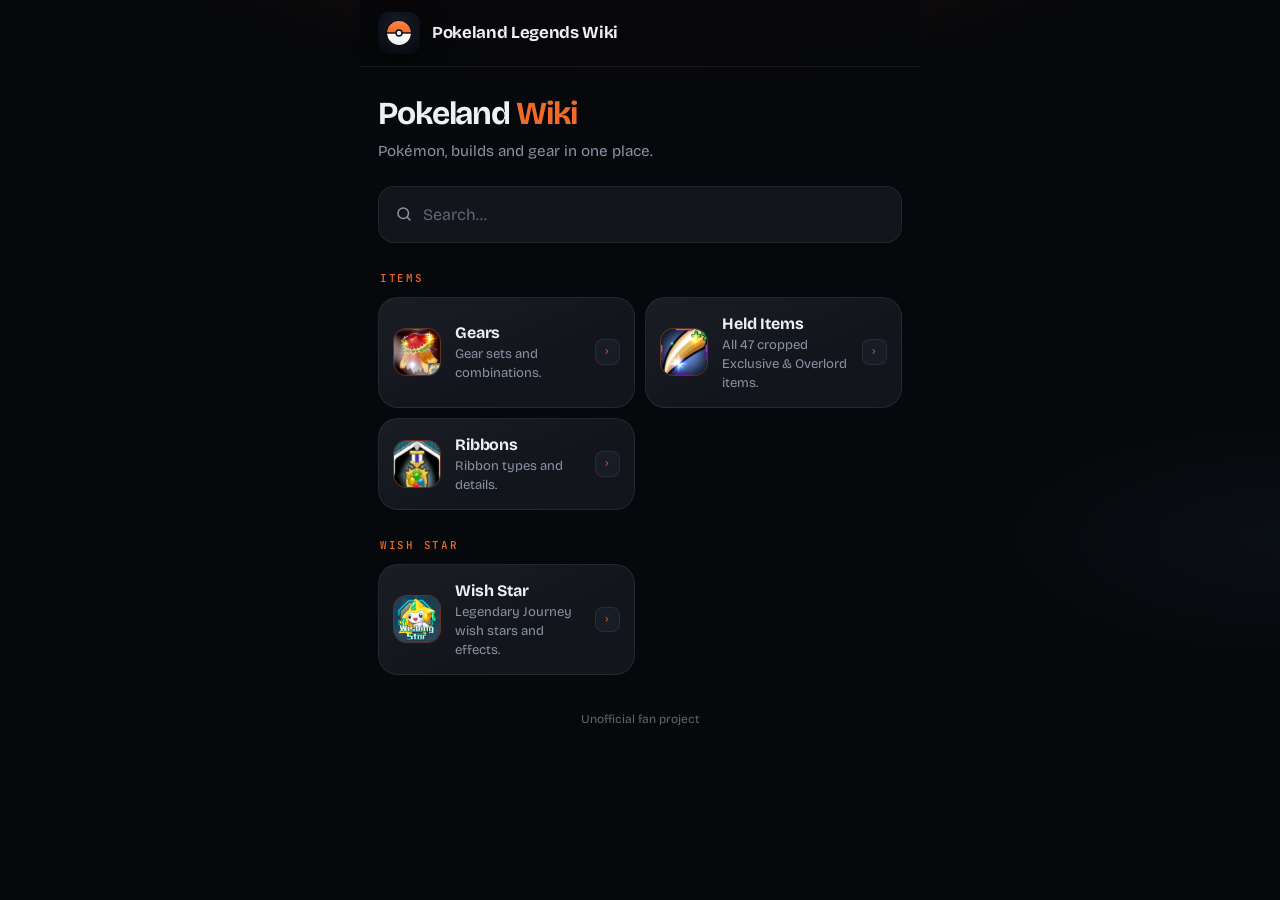
